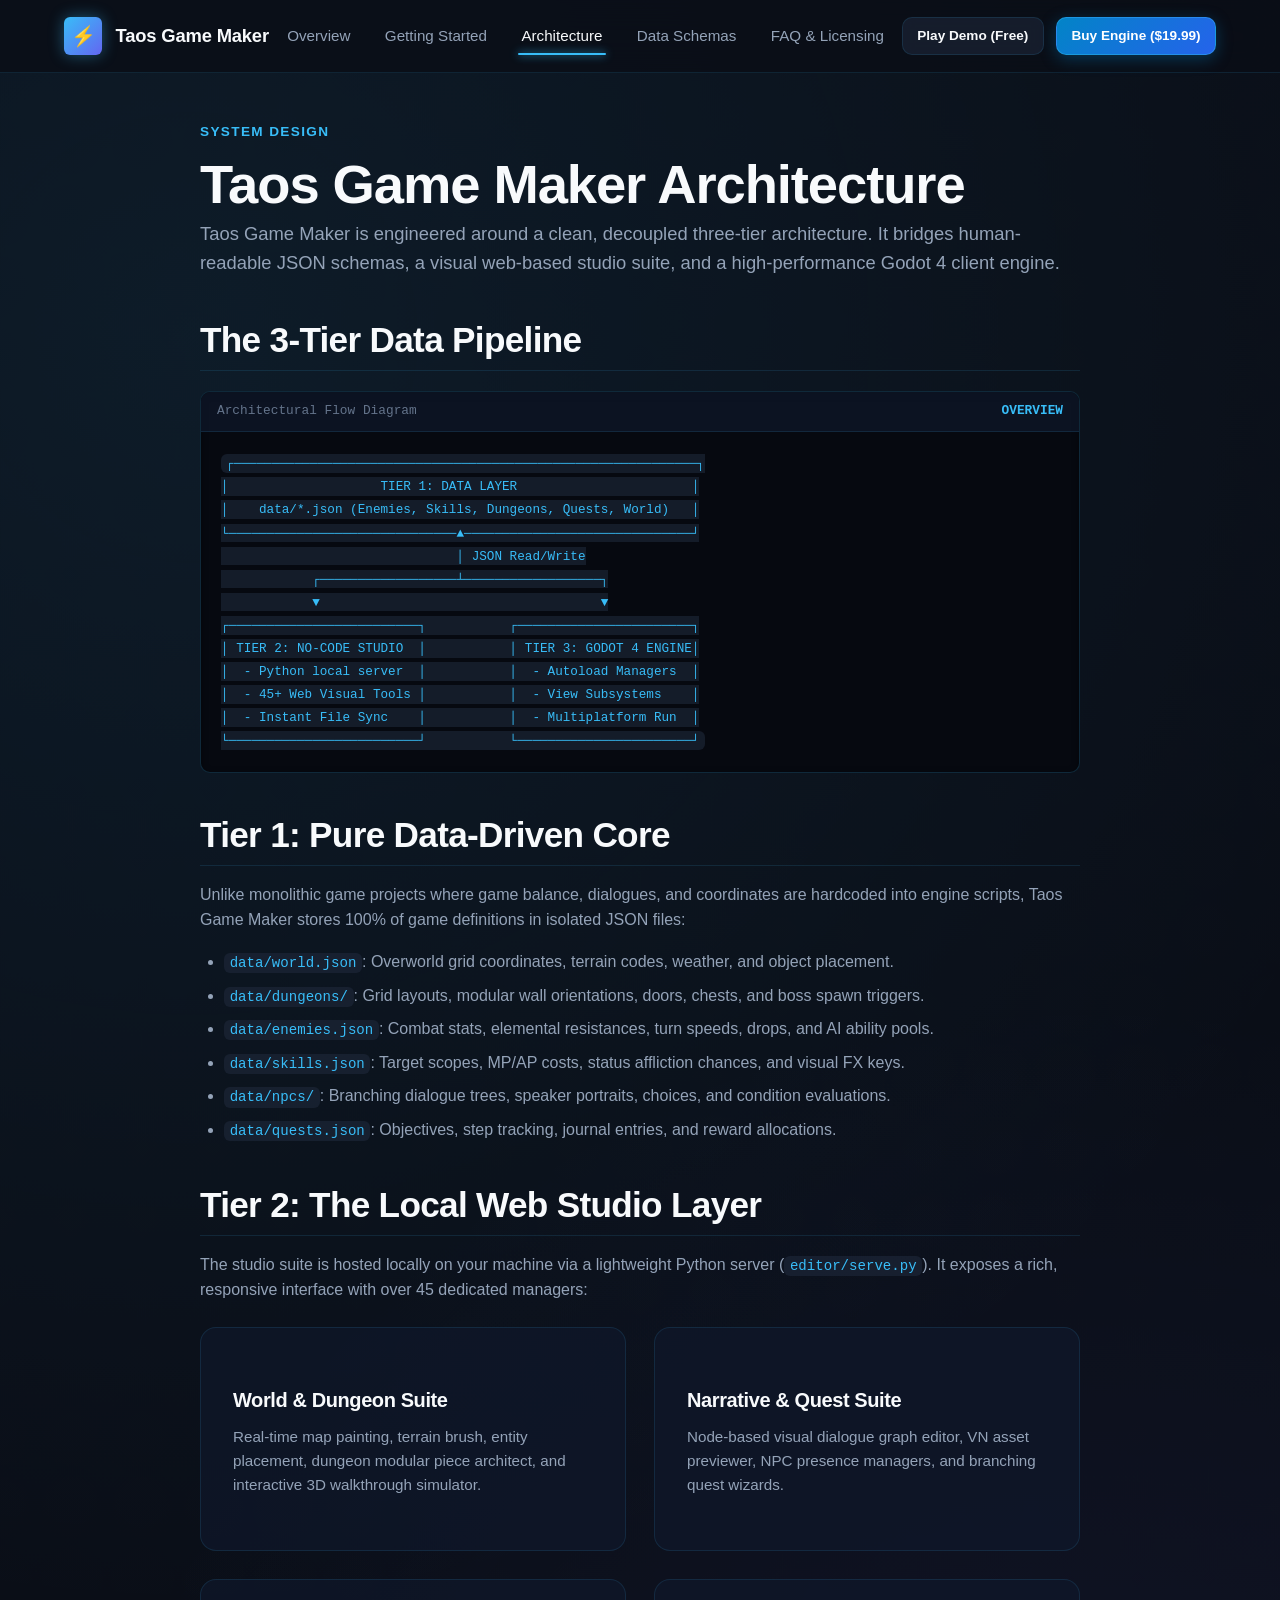
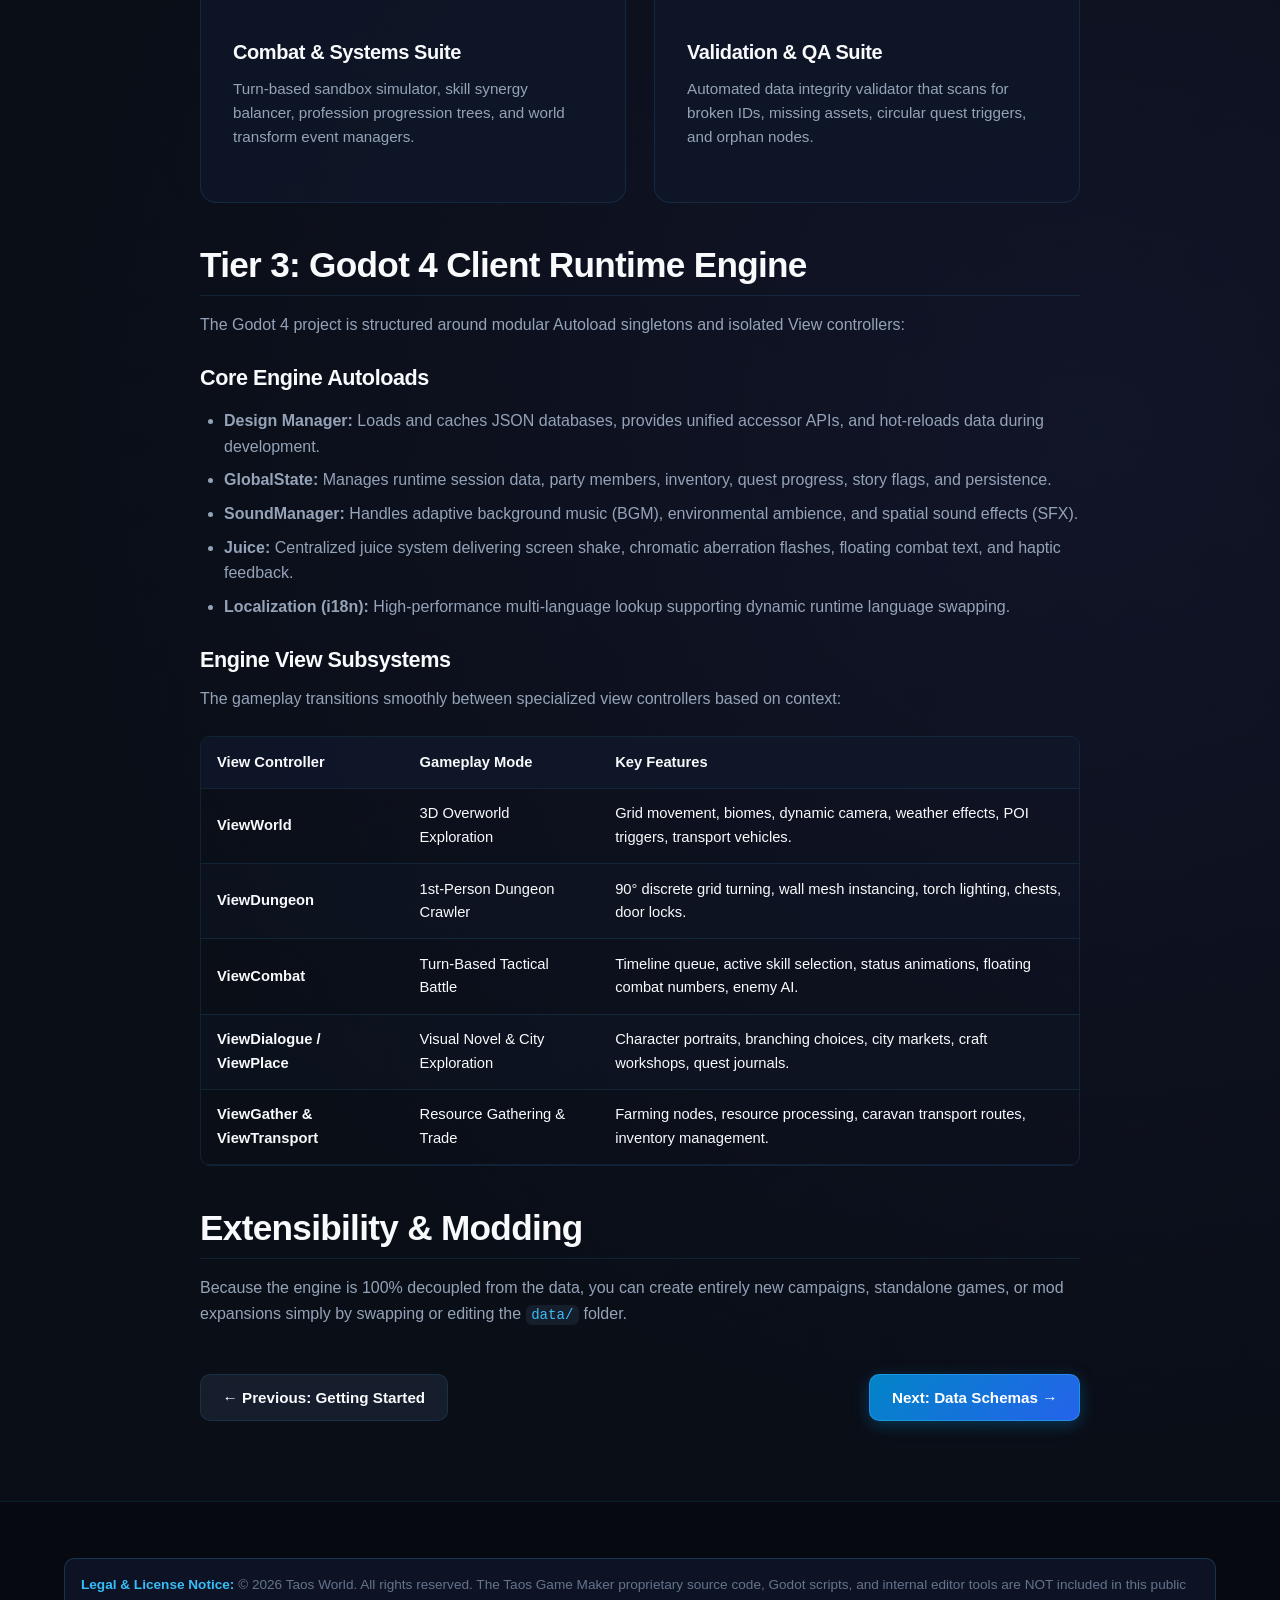
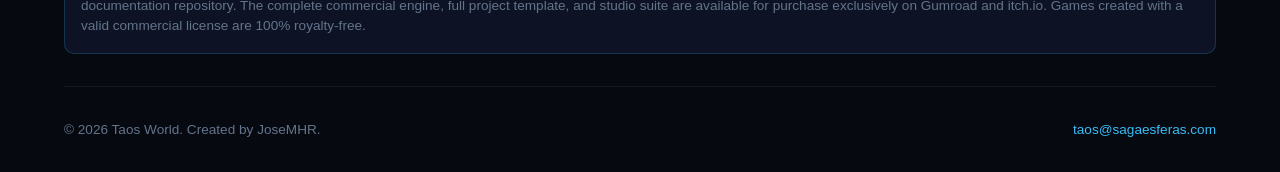
==== architecture.html @ f9e5b022 "first commit" ====
<!DOCTYPE html>
<html lang="en">
<head>
  <meta charset="UTF-8">
  <meta name="viewport" content="width=device-width, initial-scale=1.0">
  <title>Architecture — Taos Game Maker Documentation</title>
  <meta name="description" content="Technical architecture overview of Taos Game Maker. Discover the 3-tier data-driven architecture connecting JSON databases, the local web studio, and Godot 4.">
  <link rel="stylesheet" href="styles.css">
  <link rel="icon" type="image/jpeg" href="assets/img/taos-avatar.jpg">
</head>
<body>

  <!-- Navigation Header -->
  <header class="header">
    <div class="container nav-container">
      <a href="index.html" class="brand">
        <div class="brand-icon">⚡</div>
        <span>Taos Game Maker</span>
      </a>

      <ul class="nav-menu">
        <li><a href="index.html" class="nav-link">Overview</a></li>
        <li><a href="getting-started.html" class="nav-link">Getting Started</a></li>
        <li><a href="architecture.html" class="nav-link active">Architecture</a></li>
        <li><a href="data-formats.html" class="nav-link">Data Schemas</a></li>
        <li><a href="faq.html" class="nav-link">FAQ & Licensing</a></li>
      </ul>

      <div class="nav-cta">
        <a href="https://taosworld.itch.io/echoesoftruth" target="_blank" rel="noopener" class="btn btn-secondary btn-sm">Play Demo (Free)</a>
        <a href="https://taosworld.gumroad.com/l/TaosGameMaker" target="_blank" rel="noopener" class="btn btn-primary btn-sm">Buy Engine ($19.99)</a>
      </div>
    </div>
  </header>

  <main class="doc-layout">
    <div class="container">
      <article class="doc-article">
        <div class="section-tag">System Design</div>
        <h1>Taos Game Maker Architecture</h1>
        <p style="font-size: 1.15rem;">
          Taos Game Maker is engineered around a clean, decoupled three-tier architecture. It bridges human-readable JSON schemas, a visual web-based studio suite, and a high-performance Godot 4 client engine.
        </p>

        <!-- High Level Diagram -->
        <h2>The 3-Tier Data Pipeline</h2>
        <div class="code-block">
          <div class="code-header">
            <span>Architectural Flow Diagram</span>
            <span class="code-lang">Overview</span>
          </div>
          <pre><code>┌─────────────────────────────────────────────────────────────┐
│                    TIER 1: DATA LAYER                       │
│    data/*.json (Enemies, Skills, Dungeons, Quests, World)   │
└──────────────────────────────▲──────────────────────────────┘
                               │ JSON Read/Write
            ┌──────────────────┴──────────────────┐
            ▼                                     ▼
┌─────────────────────────┐           ┌───────────────────────┐
│ TIER 2: NO-CODE STUDIO  │           │ TIER 3: GODOT 4 ENGINE│
│  - Python local server  │           │  - Autoload Managers  │
│  - 45+ Web Visual Tools │           │  - View Subsystems    │
│  - Instant File Sync    │           │  - Multiplatform Run  │
└─────────────────────────┘           └───────────────────────┘</code></pre>
        </div>

        <!-- Tier 1 -->
        <h2>Tier 1: Pure Data-Driven Core</h2>
        <p>
          Unlike monolithic game projects where game balance, dialogues, and coordinates are hardcoded into engine scripts, Taos Game Maker stores 100% of game definitions in isolated JSON files:
        </p>
        <ul>
          <li><code>data/world.json</code>: Overworld grid coordinates, terrain codes, weather, and object placement.</li>
          <li><code>data/dungeons/</code>: Grid layouts, modular wall orientations, doors, chests, and boss spawn triggers.</li>
          <li><code>data/enemies.json</code>: Combat stats, elemental resistances, turn speeds, drops, and AI ability pools.</li>
          <li><code>data/skills.json</code>: Target scopes, MP/AP costs, status affliction chances, and visual FX keys.</li>
          <li><code>data/npcs/</code>: Branching dialogue trees, speaker portraits, choices, and condition evaluations.</li>
          <li><code>data/quests.json</code>: Objectives, step tracking, journal entries, and reward allocations.</li>
        </ul>

        <!-- Tier 2 -->
        <h2>Tier 2: The Local Web Studio Layer</h2>
        <p>
          The studio suite is hosted locally on your machine via a lightweight Python server (<code>editor/serve.py</code>). It exposes a rich, responsive interface with over 45 dedicated managers:
        </p>
        <div class="grid grid-2" style="margin: 1.5rem 0;">
          <div class="card">
            <h3 class="card-title">World & Dungeon Suite</h3>
            <p class="card-text">
              Real-time map painting, terrain brush, entity placement, dungeon modular piece architect, and interactive 3D walkthrough simulator.
            </p>
          </div>
          <div class="card">
            <h3 class="card-title">Narrative & Quest Suite</h3>
            <p class="card-text">
              Node-based visual dialogue graph editor, VN asset previewer, NPC presence managers, and branching quest wizards.
            </p>
          </div>
          <div class="card">
            <h3 class="card-title">Combat & Systems Suite</h3>
            <p class="card-text">
              Turn-based sandbox simulator, skill synergy balancer, profession progression trees, and world transform event managers.
            </p>
          </div>
          <div class="card">
            <h3 class="card-title">Validation & QA Suite</h3>
            <p class="card-text">
              Automated data integrity validator that scans for broken IDs, missing assets, circular quest triggers, and orphan nodes.
            </p>
          </div>
        </div>

        <!-- Tier 3 -->
        <h2>Tier 3: Godot 4 Client Runtime Engine</h2>
        <p>
          The Godot 4 project is structured around modular Autoload singletons and isolated View controllers:
        </p>

        <h3>Core Engine Autoloads</h3>
        <ul>
          <li><strong>Design Manager:</strong> Loads and caches JSON databases, provides unified accessor APIs, and hot-reloads data during development.</li>
          <li><strong>GlobalState:</strong> Manages runtime session data, party members, inventory, quest progress, story flags, and persistence.</li>
          <li><strong>SoundManager:</strong> Handles adaptive background music (BGM), environmental ambience, and spatial sound effects (SFX).</li>
          <li><strong>Juice:</strong> Centralized juice system delivering screen shake, chromatic aberration flashes, floating combat text, and haptic feedback.</li>
          <li><strong>Localization (i18n):</strong> High-performance multi-language lookup supporting dynamic runtime language swapping.</li>
        </ul>

        <h3>Engine View Subsystems</h3>
        <p>
          The gameplay transitions smoothly between specialized view controllers based on context:
        </p>
        <div class="table-responsive">
          <table>
            <thead>
              <tr>
                <th>View Controller</th>
                <th>Gameplay Mode</th>
                <th>Key Features</th>
              </tr>
            </thead>
            <tbody>
              <tr>
                <td><strong>ViewWorld</strong></td>
                <td>3D Overworld Exploration</td>
                <td>Grid movement, biomes, dynamic camera, weather effects, POI triggers, transport vehicles.</td>
              </tr>
              <tr>
                <td><strong>ViewDungeon</strong></td>
                <td>1st-Person Dungeon Crawler</td>
                <td>90° discrete grid turning, wall mesh instancing, torch lighting, chests, door locks.</td>
              </tr>
              <tr>
                <td><strong>ViewCombat</strong></td>
                <td>Turn-Based Tactical Battle</td>
                <td>Timeline queue, active skill selection, status animations, floating combat numbers, enemy AI.</td>
              </tr>
              <tr>
                <td><strong>ViewDialogue / ViewPlace</strong></td>
                <td>Visual Novel & City Exploration</td>
                <td>Character portraits, branching choices, city markets, craft workshops, quest journals.</td>
              </tr>
              <tr>
                <td><strong>ViewGather & ViewTransport</strong></td>
                <td>Resource Gathering & Trade</td>
                <td>Farming nodes, resource processing, caravan transport routes, inventory management.</td>
              </tr>
            </tbody>
          </table>
        </div>

        <!-- Security & Customization -->
        <h2>Extensibility & Modding</h2>
        <p>
          Because the engine is 100% decoupled from the data, you can create entirely new campaigns, standalone games, or mod expansions simply by swapping or editing the <code>data/</code> folder.
        </p>

        <!-- Navigation Buttons -->
        <div style="margin-top: 3rem; display: flex; justify-content: space-between; flex-wrap: wrap; gap: 1rem;">
          <a href="getting-started.html" class="btn btn-secondary">← Previous: Getting Started</a>
          <a href="data-formats.html" class="btn btn-primary">Next: Data Schemas →</a>
        </div>
      </article>
    </div>
  </main>

  <!-- Footer -->
  <footer class="footer">
    <div class="container">
      <div class="footer-legal-notice">
        <strong>Legal & License Notice:</strong> © 2026 Taos World. All rights reserved. The Taos Game Maker proprietary source code, Godot scripts, and internal editor tools are NOT included in this public documentation repository. The complete commercial engine, full project template, and studio suite are available for purchase exclusively on Gumroad and itch.io. Games created with a valid commercial license are 100% royalty-free.
      </div>
      <div class="footer-bottom">
        <div>© 2026 Taos World. Created by JoseMHR.</div>
        <div><a href="mailto:taos@sagaesferas.com">taos@sagaesferas.com</a></div>
      </div>
    </div>
  </footer>

</body>
</html>
---- styles.css ----
/* ==========================================================================
   Taos Game Maker — Developer Documentation & Showcase Hub
   Modern Dark Cyber-Fantasy Theme (Vanilla CSS, Zero Dependencies)
   ========================================================================== */

:root {
  --bg-primary: #0a0e17;
  --bg-secondary: #0f172a;
  --bg-tertiary: #1e293b;
  --bg-card: rgba(15, 23, 42, 0.75);
  --bg-card-hover: rgba(30, 41, 59, 0.85);
  --border-subtle: rgba(56, 189, 248, 0.12);
  --border-accent: rgba(56, 189, 248, 0.35);
  --border-glow: rgba(56, 189, 248, 0.5);

  --accent-cyan: #38bdf8;
  --accent-blue: #0284c7;
  --accent-indigo: #6366f1;
  --accent-amber: #f59e0b;
  --accent-emerald: #10b981;

  --text-primary: #f8fafc;
  --text-secondary: #94a3b8;
  --text-muted: #64748b;
  --text-accent: #38bdf8;

  --radius-sm: 6px;
  --radius-md: 10px;
  --radius-lg: 16px;
  --radius-xl: 24px;

  --font-sans: 'Inter', -apple-system, BlinkMacSystemFont, 'Segoe UI', Roboto, Helvetica, Arial, sans-serif;
  --font-mono: 'JetBrains Mono', 'Fira Code', 'Cascadia Code', Consolas, monospace;

  --shadow-sm: 0 2px 8px rgba(0, 0, 0, 0.3);
  --shadow-md: 0 8px 24px rgba(0, 0, 0, 0.4);
  --shadow-glow: 0 0 30px rgba(56, 189, 248, 0.15);
  --transition: all 0.25s cubic-bezier(0.16, 1, 0.3, 1);
}

/* Base Reset */
*, *::before, *::after {
  box-sizing: border-box;
  margin: 0;
  padding: 0;
}

html {
  font-size: 16px;
  scroll-behavior: smooth;
  background-color: var(--bg-primary);
  color: var(--text-primary);
  font-family: var(--font-sans);
  line-height: 1.6;
}

body {
  min-height: 100vh;
  display: flex;
  flex-direction: column;
  overflow-x: hidden;
  background: 
    radial-gradient(circle at 15% 10%, rgba(56, 189, 248, 0.08) 0%, transparent 40%),
    radial-gradient(circle at 85% 60%, rgba(99, 102, 241, 0.08) 0%, transparent 45%),
    var(--bg-primary);
}

/* Typography */
h1, h2, h3, h4, h5, h6 {
  color: var(--text-primary);
  font-weight: 700;
  line-height: 1.25;
  letter-spacing: -0.02em;
}

h1 { font-size: clamp(2.2rem, 5vw, 3.4rem); }
h2 { font-size: clamp(1.6rem, 3.5vw, 2.2rem); margin-bottom: 1rem; }
h3 { font-size: 1.35rem; margin-bottom: 0.75rem; }
p { color: var(--text-secondary); margin-bottom: 1rem; }
a { color: var(--accent-cyan); text-decoration: none; transition: var(--transition); }
a:hover { color: #7dd3fc; text-decoration: none; }

/* Container */
.container {
  width: 100%;
  max-width: 1200px;
  margin: 0 auto;
  padding: 0 1.5rem;
}

/* Header & Nav */
.header {
  position: sticky;
  top: 0;
  z-index: 100;
  backdrop-filter: blur(16px);
  -webkit-backdrop-filter: blur(16px);
  background: rgba(10, 14, 23, 0.82);
  border-bottom: 1px solid var(--border-subtle);
  transition: var(--transition);
}

.nav-container {
  display: flex;
  align-items: center;
  justify-content: space-between;
  height: 72px;
}

.brand {
  display: flex;
  align-items: center;
  gap: 0.85rem;
  font-size: 1.15rem;
  font-weight: 800;
  color: var(--text-primary);
  letter-spacing: -0.01em;
}

.brand-icon {
  width: 38px;
  height: 38px;
  border-radius: var(--radius-sm);
  background: linear-gradient(135deg, var(--accent-cyan), var(--accent-indigo));
  display: flex;
  align-items: center;
  justify-content: center;
  box-shadow: 0 0 15px rgba(56, 189, 248, 0.4);
  font-size: 1.25rem;
}

.nav-menu {
  display: flex;
  align-items: center;
  list-style: none;
  gap: 1.75rem;
}

.nav-link {
  color: var(--text-secondary);
  font-size: 0.95rem;
  font-weight: 500;
  transition: var(--transition);
  padding: 0.4rem 0.2rem;
  position: relative;
}

.nav-link:hover,
.nav-link.active {
  color: var(--text-primary);
}

.nav-link.active::after {
  content: '';
  position: absolute;
  bottom: -4px;
  left: 0;
  right: 0;
  height: 2px;
  background: var(--accent-cyan);
  border-radius: 2px;
  box-shadow: 0 0 8px var(--accent-cyan);
}

.nav-cta {
  display: flex;
  align-items: center;
  gap: 0.75rem;
}

/* Buttons */
.btn {
  display: inline-flex;
  align-items: center;
  justify-content: center;
  gap: 0.5rem;
  padding: 0.65rem 1.35rem;
  font-size: 0.95rem;
  font-weight: 600;
  border-radius: var(--radius-md);
  border: 1px solid transparent;
  cursor: pointer;
  transition: var(--transition);
  text-align: center;
  white-space: nowrap;
}

.btn-primary {
  background: linear-gradient(135deg, #0284c7, #2563eb);
  color: #ffffff;
  border-color: rgba(56, 189, 248, 0.4);
  box-shadow: 0 4px 16px rgba(2, 132, 199, 0.35);
}

.btn-primary:hover {
  background: linear-gradient(135deg, #0369a1, #1d4ed8);
  box-shadow: 0 6px 20px rgba(56, 189, 248, 0.5);
  transform: translateY(-2px);
  color: #fff;
}

.btn-secondary {
  background: rgba(30, 41, 59, 0.6);
  color: var(--text-primary);
  border-color: var(--border-subtle);
  backdrop-filter: blur(8px);
}

.btn-secondary:hover {
  background: rgba(51, 65, 85, 0.8);
  border-color: var(--border-accent);
  color: var(--text-primary);
  transform: translateY(-2px);
}

.btn-outline {
  background: transparent;
  color: var(--accent-cyan);
  border-color: var(--border-accent);
}

.btn-outline:hover {
  background: rgba(56, 189, 248, 0.1);
  border-color: var(--accent-cyan);
  color: #fff;
}

.btn-lg {
  padding: 0.85rem 1.85rem;
  font-size: 1.05rem;
}

.btn-sm {
  padding: 0.45rem 0.9rem;
  font-size: 0.85rem;
}

/* Hero Section */
.hero {
  padding: 4.5rem 0 3.5rem;
  text-align: center;
  position: relative;
}

.hero-badge {
  display: inline-flex;
  align-items: center;
  gap: 0.5rem;
  background: rgba(56, 189, 248, 0.1);
  border: 1px solid rgba(56, 189, 248, 0.25);
  color: var(--accent-cyan);
  padding: 0.35rem 1rem;
  border-radius: 9999px;
  font-size: 0.85rem;
  font-weight: 600;
  margin-bottom: 1.5rem;
  text-transform: uppercase;
  letter-spacing: 0.05em;
}

.hero-title {
  max-width: 900px;
  margin: 0 auto 1.5rem;
}

.hero-title .gradient-text {
  background: linear-gradient(135deg, #38bdf8 20%, #818cf8 60%, #c084fc 100%);
  -webkit-background-clip: text;
  -webkit-text-fill-color: transparent;
}

.hero-subtitle {
  font-size: clamp(1.05rem, 2vw, 1.25rem);
  max-width: 720px;
  margin: 0 auto 2.25rem;
  color: var(--text-secondary);
}

.hero-actions {
  display: flex;
  align-items: center;
  justify-content: center;
  gap: 1rem;
  flex-wrap: wrap;
  margin-bottom: 3.5rem;
}

/* Video Showcase Box */
.video-wrapper {
  max-width: 980px;
  margin: 0 auto;
  border-radius: var(--radius-lg);
  padding: 8px;
  background: linear-gradient(145deg, rgba(56, 189, 248, 0.3), rgba(99, 102, 241, 0.15), rgba(15, 23, 42, 0.8));
  box-shadow: 0 20px 50px rgba(0, 0, 0, 0.6), 0 0 40px rgba(56, 189, 248, 0.2);
  border: 1px solid var(--border-accent);
}

.video-container {
  position: relative;
  width: 100%;
  padding-bottom: 56.25%; /* 16:9 Aspect Ratio */
  height: 0;
  border-radius: var(--radius-md);
  overflow: hidden;
  background: #000;
}

.video-container iframe {
  position: absolute;
  top: 0;
  left: 0;
  width: 100%;
  height: 100%;
  border: 0;
}

/* Section Common */
.section {
  padding: 4.5rem 0;
}

.section-alt {
  background: rgba(15, 23, 42, 0.45);
  border-top: 1px solid var(--border-subtle);
  border-bottom: 1px solid var(--border-subtle);
}

.section-header {
  text-align: center;
  max-width: 720px;
  margin: 0 auto 3rem;
}

.section-tag {
  color: var(--accent-cyan);
  font-size: 0.85rem;
  font-weight: 700;
  text-transform: uppercase;
  letter-spacing: 0.1em;
  margin-bottom: 0.5rem;
}

/* Cards Grid */
.grid {
  display: grid;
  gap: 1.75rem;
}

.grid-2 { grid-template-columns: repeat(auto-fit, minmax(320px, 1fr)); }
.grid-3 { grid-template-columns: repeat(auto-fit, minmax(280px, 1fr)); }
.grid-4 { grid-template-columns: repeat(auto-fit, minmax(240px, 1fr)); }

.card {
  background: var(--bg-card);
  border: 1px solid var(--border-subtle);
  border-radius: var(--radius-lg);
  padding: 2rem;
  transition: var(--transition);
  position: relative;
  display: flex;
  flex-direction: column;
}

.card:hover {
  background: var(--bg-card-hover);
  border-color: var(--border-accent);
  box-shadow: var(--shadow-md), var(--shadow-glow);
  transform: translateY(-4px);
}

.card-icon {
  width: 50px;
  height: 50px;
  border-radius: var(--radius-md);
  background: rgba(56, 189, 248, 0.12);
  border: 1px solid rgba(56, 189, 248, 0.25);
  display: flex;
  align-items: center;
  justify-content: center;
  font-size: 1.6rem;
  margin-bottom: 1.25rem;
  color: var(--accent-cyan);
}

.card-title {
  font-size: 1.25rem;
  margin-bottom: 0.75rem;
}

.card-text {
  color: var(--text-secondary);
  font-size: 0.95rem;
  line-height: 1.6;
  margin-bottom: 1.25rem;
}

.card-tags {
  margin-top: auto;
  display: flex;
  flex-wrap: wrap;
  gap: 0.4rem;
}

.badge {
  display: inline-block;
  padding: 0.2rem 0.6rem;
  background: rgba(30, 41, 59, 0.8);
  border: 1px solid var(--border-subtle);
  border-radius: var(--radius-sm);
  font-size: 0.75rem;
  font-weight: 600;
  color: var(--text-muted);
}

.badge-cyan {
  background: rgba(56, 189, 248, 0.12);
  border-color: rgba(56, 189, 248, 0.3);
  color: var(--accent-cyan);
}

/* Step Pipeline */
.steps-pipeline {
  display: grid;
  grid-template-columns: repeat(auto-fit, minmax(260px, 1fr));
  gap: 1.5rem;
  position: relative;
}

.step-card {
  background: var(--bg-card);
  border: 1px solid var(--border-subtle);
  border-radius: var(--radius-lg);
  padding: 2rem 1.5rem;
  position: relative;
  text-align: left;
}

.step-number {
  display: inline-flex;
  align-items: center;
  justify-content: center;
  width: 36px;
  height: 36px;
  border-radius: 50%;
  background: var(--accent-blue);
  color: #fff;
  font-weight: 700;
  font-size: 1rem;
  margin-bottom: 1rem;
}

/* Callouts */
.callout {
  padding: 1.25rem 1.5rem;
  border-radius: var(--radius-md);
  margin: 1.5rem 0;
  display: flex;
  gap: 1rem;
  align-items: flex-start;
  font-size: 0.95rem;
}

.callout-icon {
  font-size: 1.35rem;
  flex-shrink: 0;
}

.callout-info {
  background: rgba(2, 132, 199, 0.1);
  border: 1px solid rgba(56, 189, 248, 0.3);
  color: #bae6fd;
}

.callout-tip {
  background: rgba(16, 185, 129, 0.1);
  border: 1px solid rgba(16, 185, 129, 0.3);
  color: #a7f3d0;
}

.callout-warning {
  background: rgba(245, 158, 11, 0.1);
  border: 1px solid rgba(245, 158, 11, 0.3);
  color: #fde68a;
}

/* Code Blocks */
.code-block {
  background: #060910;
  border: 1px solid rgba(56, 189, 248, 0.18);
  border-radius: var(--radius-md);
  margin: 1.25rem 0;
  overflow: hidden;
  box-shadow: inset 0 2px 6px rgba(0, 0, 0, 0.5);
}

.code-header {
  display: flex;
  align-items: center;
  justify-content: space-between;
  padding: 0.6rem 1rem;
  background: rgba(15, 23, 42, 0.7);
  border-bottom: 1px solid rgba(56, 189, 248, 0.12);
  font-family: var(--font-mono);
  font-size: 0.8rem;
  color: var(--text-muted);
}

.code-lang {
  color: var(--accent-cyan);
  font-weight: 600;
  text-transform: uppercase;
}

pre {
  padding: 1.25rem;
  overflow-x: auto;
  font-family: var(--font-mono);
  font-size: 0.9rem;
  line-height: 1.6;
  color: #e2e8f0;
}

code {
  font-family: var(--font-mono);
  font-size: 0.88em;
  padding: 0.15em 0.4em;
  background: rgba(30, 41, 59, 0.6);
  border-radius: var(--radius-sm);
  color: var(--accent-cyan);
}

/* Transmedia Showcase */
.showcase-card {
  display: grid;
  grid-template-columns: 280px 1fr;
  background: var(--bg-card);
  border: 1px solid var(--border-subtle);
  border-radius: var(--radius-xl);
  overflow: hidden;
  transition: var(--transition);
  margin-bottom: 2rem;
}

.showcase-card:hover {
  border-color: var(--border-accent);
  box-shadow: var(--shadow-md), var(--shadow-glow);
}

.showcase-img {
  width: 100%;
  height: 100%;
  object-fit: cover;
  background: #000;
}

.showcase-content {
  padding: 2.25rem;
  display: flex;
  flex-direction: column;
  justify-content: center;
}

/* Accordion FAQ */
.faq-list {
  max-width: 860px;
  margin: 0 auto;
  display: flex;
  flex-direction: column;
  gap: 1rem;
}

.faq-item {
  background: var(--bg-card);
  border: 1px solid var(--border-subtle);
  border-radius: var(--radius-lg);
  overflow: hidden;
  transition: var(--transition);
}

.faq-item:hover {
  border-color: var(--border-accent);
}

.faq-question {
  padding: 1.35rem 1.5rem;
  font-size: 1.15rem;
  font-weight: 600;
  cursor: pointer;
  display: flex;
  align-items: center;
  justify-content: space-between;
  user-select: none;
  background: transparent;
  color: var(--text-primary);
  border: none;
  width: 100%;
  text-align: left;
}

.faq-icon {
  font-size: 1.25rem;
  color: var(--accent-cyan);
  transition: transform 0.25s ease;
}

.faq-answer {
  padding: 0 1.5rem 1.35rem;
  color: var(--text-secondary);
  font-size: 0.98rem;
  line-height: 1.65;
}

/* Content Page Layout */
.doc-layout {
  padding: 3rem 0 5rem;
}

.doc-article {
  max-width: 880px;
  margin: 0 auto;
}

.doc-article h2 {
  margin-top: 2.5rem;
  padding-bottom: 0.5rem;
  border-bottom: 1px solid var(--border-subtle);
}

.doc-article h3 {
  margin-top: 1.75rem;
}

.doc-article ul, .doc-article ol {
  margin: 1rem 0 1.5rem 1.5rem;
  color: var(--text-secondary);
}

.doc-article li {
  margin-bottom: 0.5rem;
}

/* Tables */
.table-responsive {
  overflow-x: auto;
  margin: 1.5rem 0;
  border-radius: var(--radius-md);
  border: 1px solid var(--border-subtle);
}

table {
  width: 100%;
  border-collapse: collapse;
  font-size: 0.92rem;
  text-align: left;
}

th, td {
  padding: 0.85rem 1rem;
  border-bottom: 1px solid var(--border-subtle);
}

th {
  background: rgba(15, 23, 42, 0.9);
  color: var(--text-primary);
  font-weight: 600;
}

tr:nth-child(even) {
  background: rgba(15, 23, 42, 0.4);
}

/* Footer */
.footer {
  margin-top: auto;
  background: #060910;
  border-top: 1px solid var(--border-subtle);
  padding: 3.5rem 0 2rem;
  font-size: 0.9rem;
}

.footer-grid {
  display: grid;
  grid-template-columns: 2fr repeat(3, 1fr);
  gap: 2.5rem;
  margin-bottom: 2.5rem;
}

.footer-brand p {
  color: var(--text-muted);
  max-width: 320px;
  margin-top: 0.75rem;
}

.footer-title {
  color: var(--text-primary);
  font-weight: 600;
  font-size: 0.95rem;
  margin-bottom: 1rem;
}

.footer-links {
  list-style: none;
  display: flex;
  flex-direction: column;
  gap: 0.6rem;
}

.footer-links a {
  color: var(--text-muted);
}

.footer-links a:hover {
  color: var(--accent-cyan);
}

.footer-bottom {
  padding-top: 2rem;
  border-top: 1px solid rgba(255, 255, 255, 0.05);
  display: flex;
  align-items: center;
  justify-content: space-between;
  flex-wrap: wrap;
  gap: 1rem;
  color: var(--text-muted);
  font-size: 0.85rem;
}

.footer-legal-notice {
  background: rgba(15, 23, 42, 0.8);
  border: 1px solid rgba(56, 189, 248, 0.2);
  border-radius: var(--radius-md);
  padding: 1rem;
  margin-bottom: 2rem;
  font-size: 0.85rem;
  color: var(--text-muted);
  line-height: 1.5;
}

.footer-legal-notice strong {
  color: var(--accent-cyan);
}

/* Responsive */
@media (max-width: 900px) {
  .showcase-card { grid-template-columns: 1fr; }
  .showcase-img { height: 260px; }
  .footer-grid { grid-template-columns: 1fr 1fr; }
}

@media (max-width: 768px) {
  .nav-menu { display: none; }
  .footer-grid { grid-template-columns: 1fr; }
  .hero { padding: 3rem 0 2rem; }
  .btn-lg { width: 100%; }
  .hero-actions { flex-direction: column; width: 100%; }
}
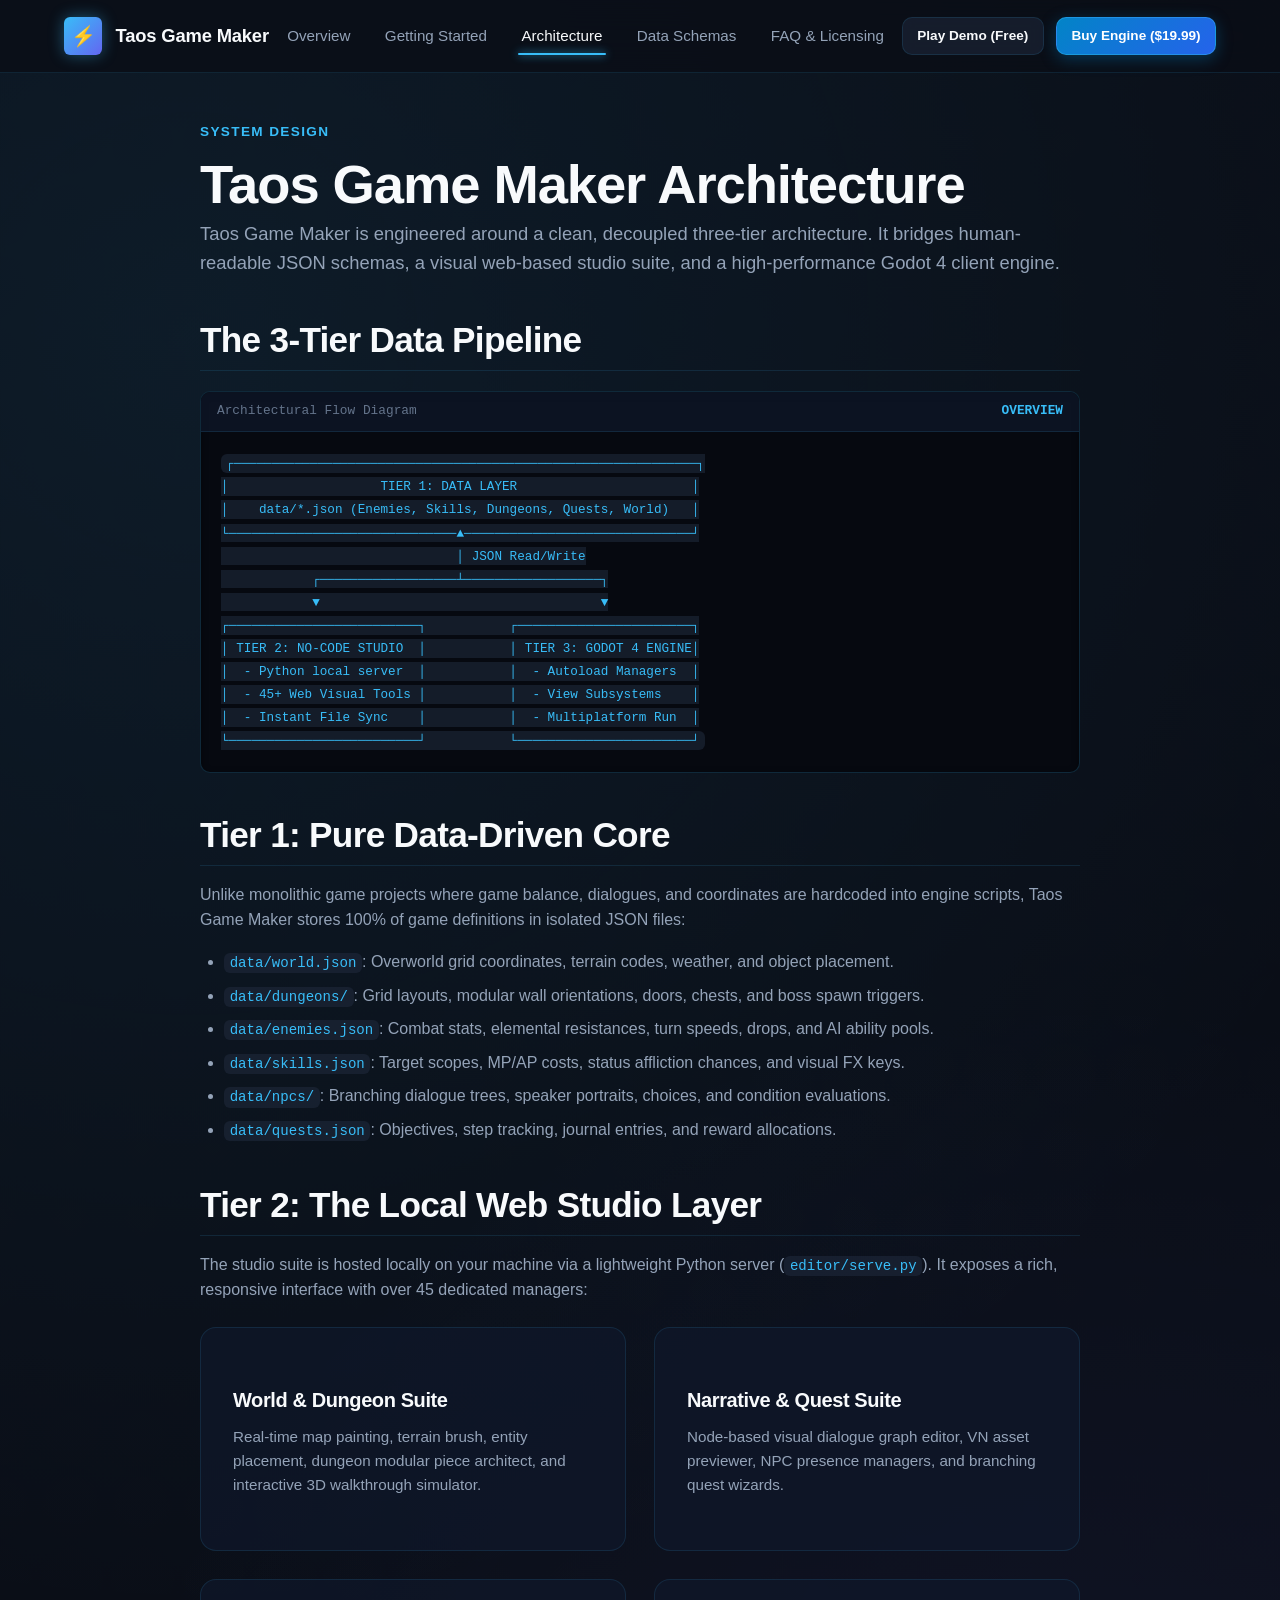
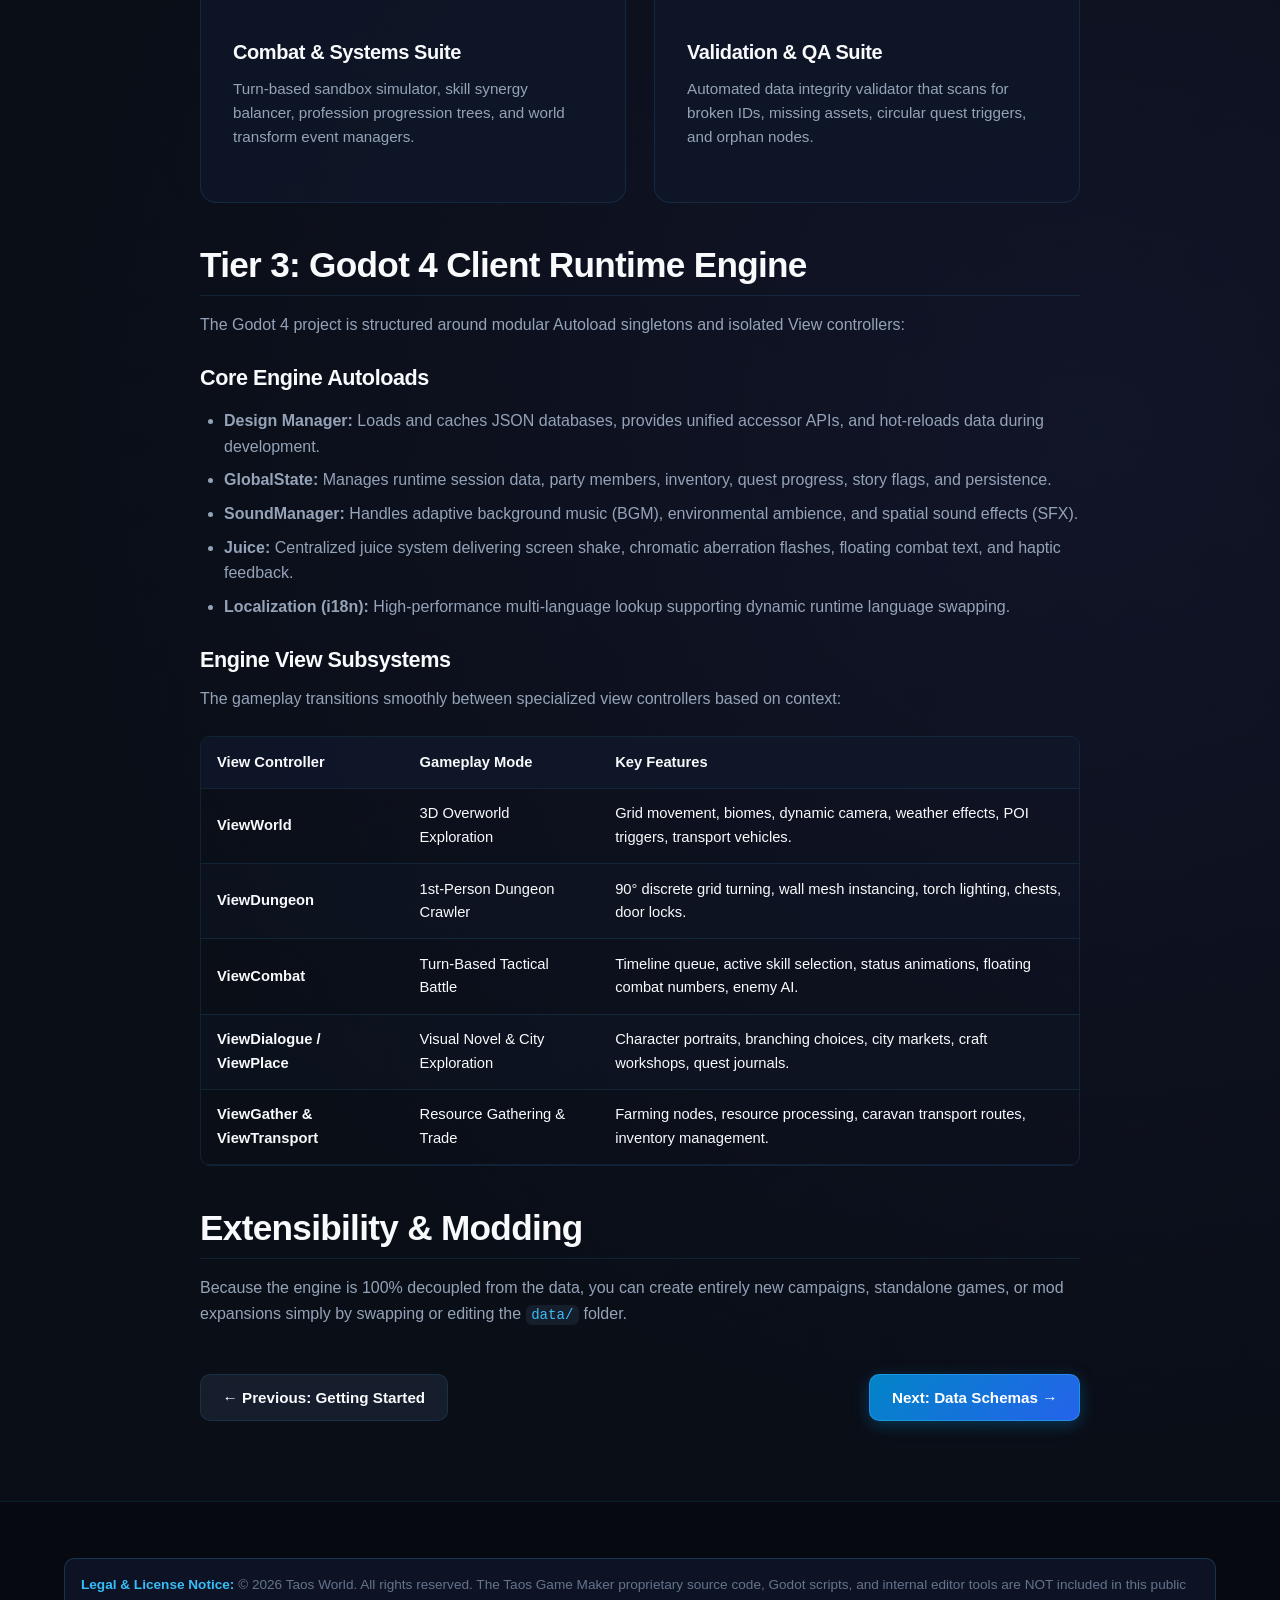
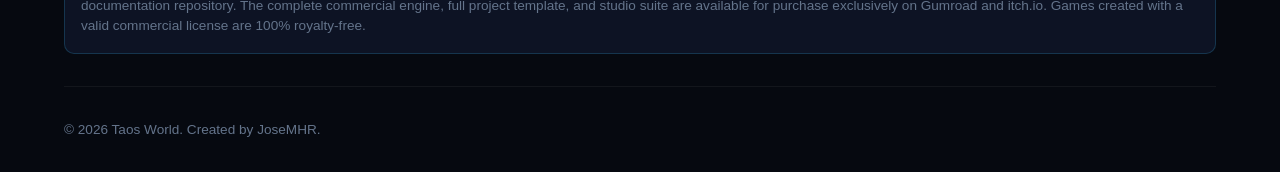
==== commit 1a6e7539: "Remove email contact from footer Removed email contact from the footer section." ====
--- a/architecture.html
+++ b/architecture.html
@@ -191,7 +191,6 @@
       </div>
       <div class="footer-bottom">
         <div>© 2026 Taos World. Created by JoseMHR.</div>
-        <div><a href="mailto:taos@sagaesferas.com">taos@sagaesferas.com</a></div>
       </div>
     </div>
   </footer>
